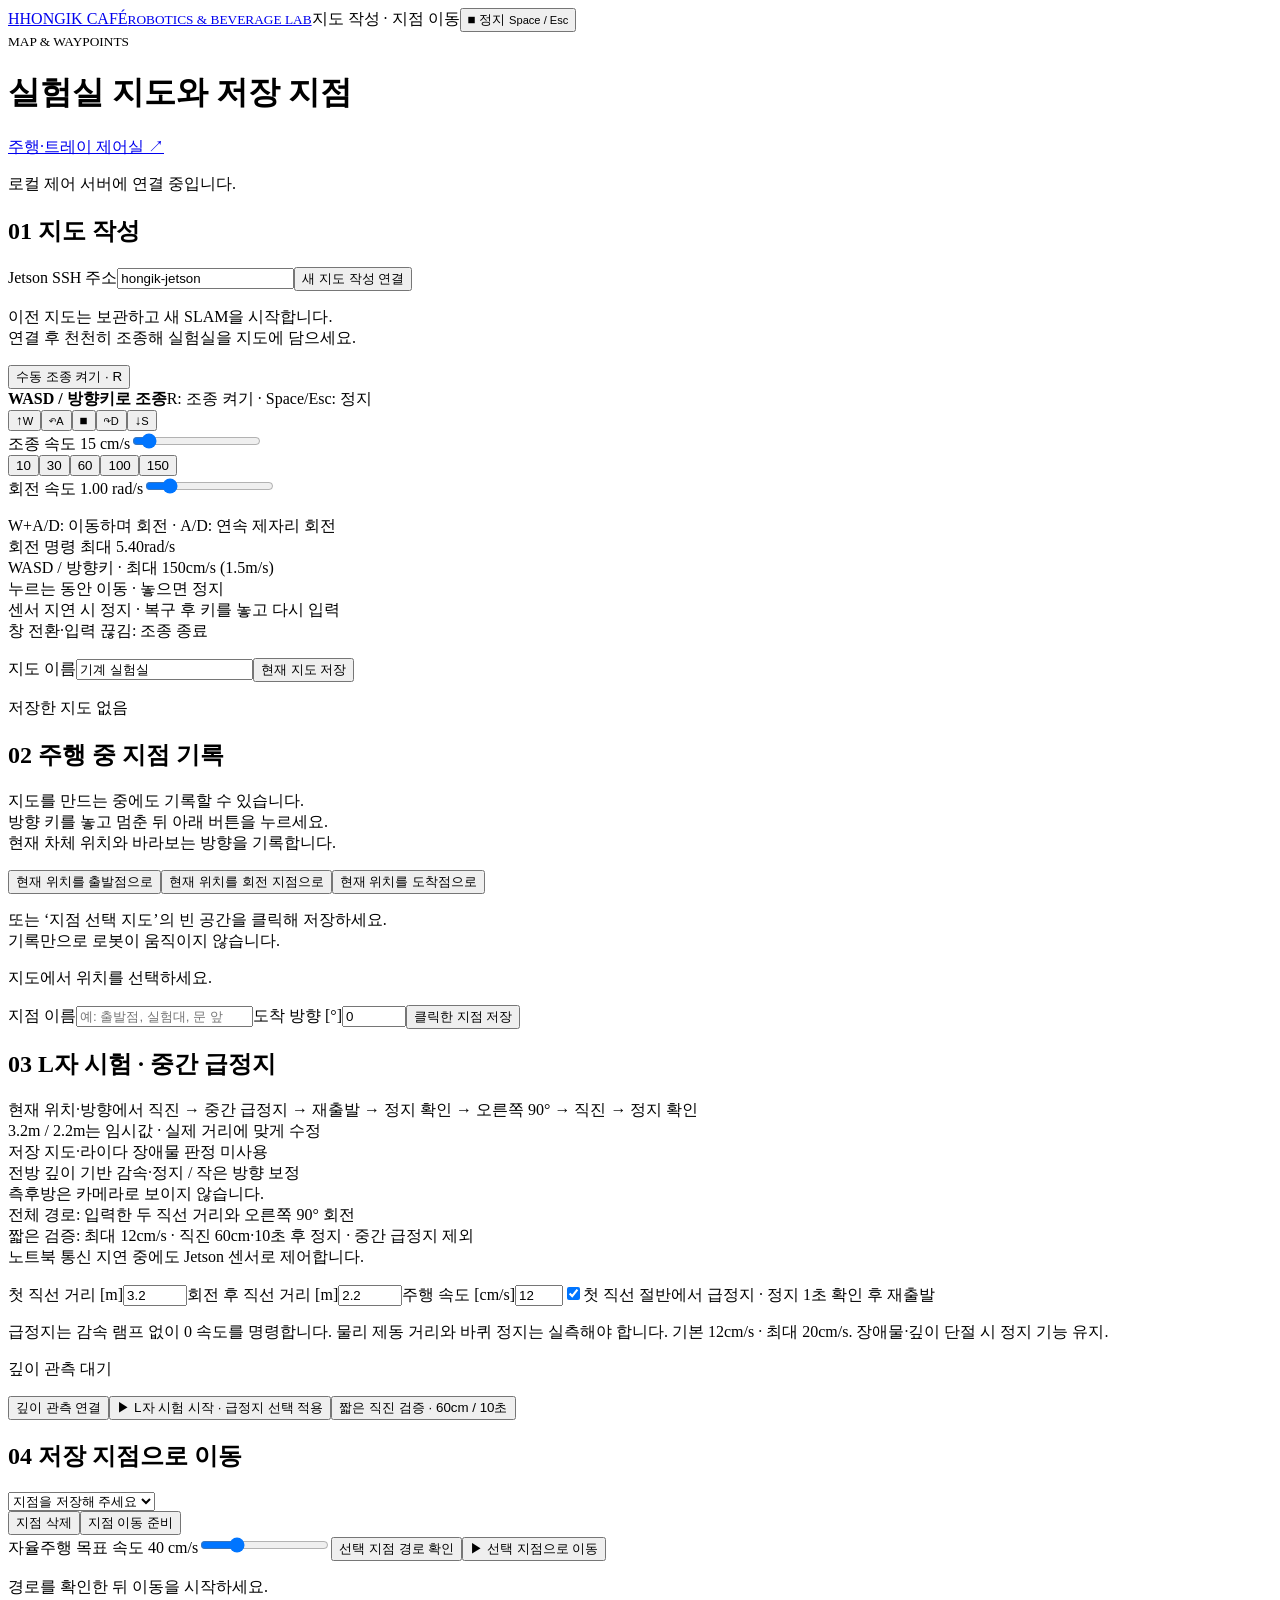
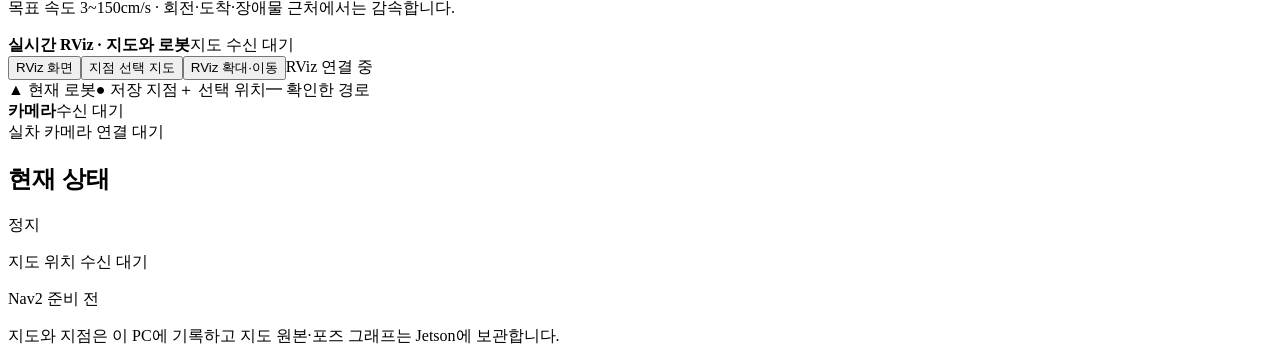
==== scenario_lab/web/navigation.html @ 2de27329 "Add L-route test with midpoint abrupt stop and verified restart Default to 12 cm/s with a 20 cm/s ro" ====
<!doctype html>
<html lang="ko"><head><meta charset="utf-8"><meta name="viewport" content="width=device-width, initial-scale=1"><title>HONGIK CAFÉ · 지도와 지점 이동</title><link rel="icon" href="/static/icon.svg"><link rel="stylesheet" href="/static/navigation.css"></head>
<body>
<header><a class="brand" href="/">H<span>HONGIK CAFÉ<small>ROBOTICS & BEVERAGE LAB</small></span></a><span>지도 작성 · 지점 이동</span><button id="stop" class="stop">■ 정지 <small>Space / Esc</small></button></header>
<main><div class="title"><div><small>MAP & WAYPOINTS</small><h1>실험실 지도와 저장 지점</h1></div><a href="/">주행·트레이 제어실 ↗</a></div>
<p id="notice" role="status">로컬 제어 서버에 연결 중입니다.</p>
<div class="workspace"><aside>
<section><h2>01 지도 작성</h2><label>Jetson SSH 주소<input id="host" value="hongik-jetson"></label><button id="connect">새 지도 작성 연결</button><p class="help">이전 지도는 보관하고 새 SLAM을 시작합니다.<br>연결 후 천천히 조종해 실험실을 지도에 담으세요.</p>
<button id="manual">수동 조종 켜기 · R</button><div id="drive-focus" tabindex="0" role="group" aria-label="키보드 조종"><strong>WASD / 방향키로 조종</strong><span id="keyboard-status">R: 조종 켜기 · Space/Esc: 정지</span></div><div class="pad"><button data-motion="forward">↑<small>W</small></button><button data-motion="left">↶<small>A</small></button><button id="pad-stop" class="stop">■</button><button data-motion="right">↷<small>D</small></button><button data-motion="backward">↓<small>S</small></button></div>
<label>조종 속도 <output id="speed-text">15 cm/s</output><input id="speed" type="range" min="3" max="150" step="1" value="15"></label>
<div class="speed-presets"><button data-speed="10">10</button><button data-speed="30">30</button><button data-speed="60">60</button><button data-speed="100">100</button><button data-speed="150">150</button></div><label>회전 속도 <output id="yaw-speed-text">1.00 rad/s</output><input id="yaw-speed" type="range" min="20" max="540" step="5" value="100"></label><p class="help">W+A/D: 이동하며 회전 · A/D: 연속 제자리 회전<br>회전 명령 최대 5.40rad/s<br>WASD / 방향키 · 최대 150cm/s (1.5m/s)<br>누르는 동안 이동 · 놓으면 정지<br>센서 지연 시 정지 · 복구 후 키를 놓고 다시 입력<br>창 전환·입력 끊김: 조종 종료</p>
<label>지도 이름<input id="map-name" maxlength="60" value="기계 실험실"></label><button id="save-map">현재 지도 저장</button><p id="map-record" class="help">저장한 지도 없음</p></section>
<section><h2>02 주행 중 지점 기록</h2><p class="help">지도를 만드는 중에도 기록할 수 있습니다.<br>방향 키를 놓고 멈춘 뒤 아래 버튼을 누르세요.<br>현재 차체 위치와 바라보는 방향을 기록합니다.</p><button id="mark-start">현재 위치를 출발점으로</button><button id="mark-turn">현재 위치를 회전 지점으로</button><button id="mark-finish">현재 위치를 도착점으로</button><p id="draft-points" class="help"></p><p class="help">또는 ‘지점 선택 지도’의 빈 공간을 클릭해 저장하세요.<br>기록만으로 로봇이 움직이지 않습니다.</p><p id="selection">지도에서 위치를 선택하세요.</p><label>지점 이름<input id="point-name" maxlength="40" placeholder="예: 출발점, 실험대, 문 앞"></label><label>도착 방향 [°]<input id="yaw" type="number" min="-180" max="180" step="5" value="0"></label><button id="save-point">클릭한 지점 저장</button></section>
<section><h2>03 L자 시험 · 중간 급정지</h2><p class="help">현재 위치·방향에서 직진 → 중간 급정지 → 재출발 → 정지 확인 → 오른쪽 90° → 직진 → 정지 확인<br>3.2m / 2.2m는 임시값 · 실제 거리에 맞게 수정<br>저장 지도·라이다 장애물 판정 미사용<br>전방 깊이 기반 감속·정지 / 작은 방향 보정<br>측후방은 카메라로 보이지 않습니다.<br>전체 경로: 입력한 두 직선 거리와 오른쪽 90° 회전<br>짧은 검증: 최대 12cm/s · 직진 60cm·10초 후 정지 · 중간 급정지 제외<br>노트북 통신 지연 중에도 Jetson 센서로 제어합니다.</p><label>첫 직선 거리 [m]<input id="depth-first" type="number" min="0.2" max="10" step="0.1" value="3.2"></label><label>회전 후 직선 거리 [m]<input id="depth-second" type="number" min="0.2" max="10" step="0.1" value="2.2"></label><label>주행 속도 [cm/s]<input id="depth-speed" type="number" min="3" max="20" step="1" value="12"></label><label><input id="depth-brake" type="checkbox" checked>첫 직선 절반에서 급정지 · 정지 1초 확인 후 재출발</label><p class="help">급정지는 감속 램프 없이 0 속도를 명령합니다. 물리 제동 거리와 바퀴 정지는 실측해야 합니다. 기본 12cm/s · 최대 20cm/s. 장애물·깊이 단절 시 정지 기능 유지.</p><p id="depth-status" class="help">깊이 관측 대기</p><button id="depth-prepare">깊이 관측 연결</button><button id="depth-go">▶ L자 시험 시작 · 급정지 선택 적용</button><button id="depth-trial" class="secondary">짧은 직진 검증 · 60cm / 10초</button></section><section><h2>04 저장 지점으로 이동</h2><select id="points" aria-label="저장 지점"><option value="">지점을 저장해 주세요</option></select><div class="pair"><button id="delete-point" class="secondary">지점 삭제</button><button id="prepare-nav">지점 이동 준비</button></div><label>자율주행 목표 속도 <output id="nav-speed-text">40 cm/s</output><input id="nav-speed" type="range" min="3" max="150" step="1" value="40"></label><button id="plan">선택 지점 경로 확인</button><button id="go">▶ 선택 지점으로 이동</button><p class="help">경로를 확인한 뒤 이동을 시작하세요.<br>목표 속도 3~150cm/s · 회전·도착·장애물 근처에서는 감속합니다.</p></section>
</aside><div class="map-area"><section class="map-panel"><div class="heading"><strong>실시간 RViz · 지도와 로봇</strong><span id="map-status">지도 수신 대기</span></div><div class="view-toolbar"><button id="show-rviz" aria-pressed="true">RViz 화면</button><button id="show-map" aria-pressed="false">지점 선택 지도</button><button id="rviz-interact">RViz 확대·이동</button><span id="rviz-status">RViz 연결 중</span></div><div id="rviz-container"><div id="rviz-screen"></div></div><canvas id="map" aria-label="지도를 클릭해 지점 선택" hidden></canvas><div class="legend"><span>▲ 현재 로봇</span><span>● 저장 지점</span><span>＋ 선택 위치</span><span>━ 확인한 경로</span></div></section>
<div class="bottom"><section><div class="heading"><strong>카메라</strong><span id="camera-status">수신 대기</span></div><div class="camera"><img id="camera" alt="실제 로봇 카메라" hidden><span id="camera-wait">실차 카메라 연결 대기</span></div></section><section class="status"><h2>현재 상태</h2><p id="run-status">정지</p><p id="pose">지도 위치 수신 대기</p><p id="nav-status">Nav2 준비 전</p><p class="help">지도와 지점은 이 PC에 기록하고 지도 원본·포즈 그래프는 Jetson에 보관합니다.</p></section></div></div></div></main>
<script type="module" src="/static/navigation.js"></script></body></html>
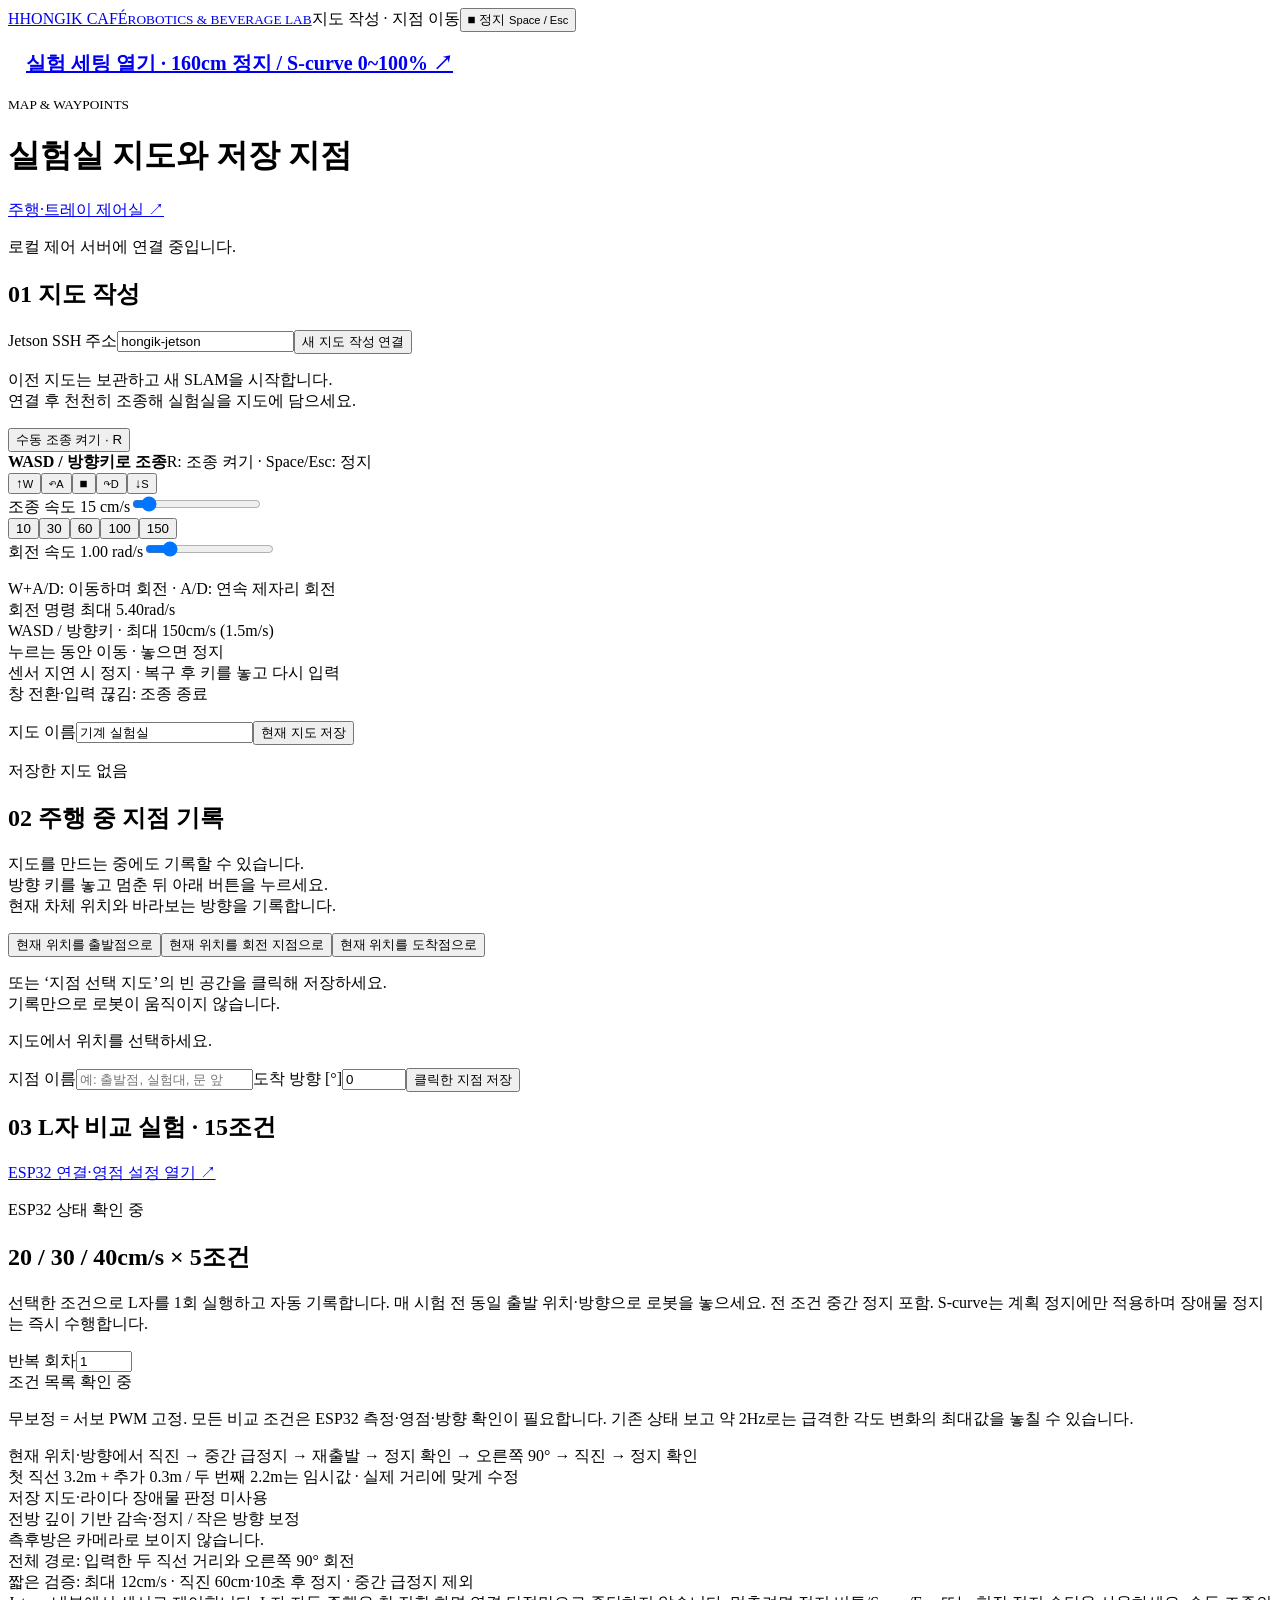
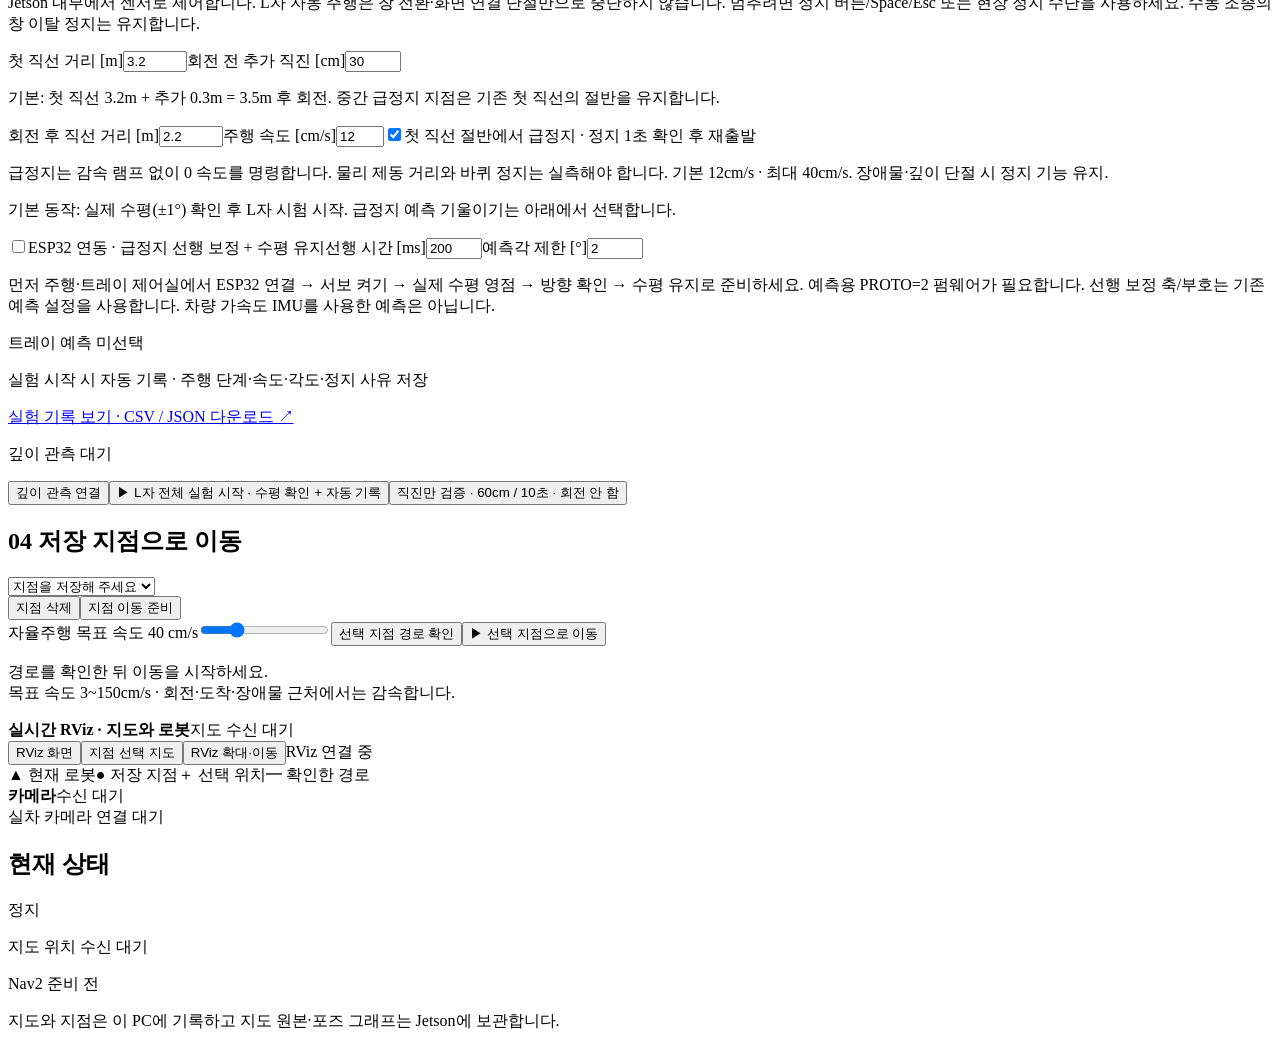
==== commit 7fca4337: "Add experiment setup, 160 cm stop calibration, adjustable S-curve and faster yaw control" ====
--- a/scenario_lab/web/navigation.html
+++ b/scenario_lab/web/navigation.html
@@ -2,7 +2,7 @@
 <html lang="ko"><head><meta charset="utf-8"><meta name="viewport" content="width=device-width, initial-scale=1"><title>HONGIK CAFÉ · 지도와 지점 이동</title><link rel="icon" href="/static/icon.svg"><link rel="stylesheet" href="/static/navigation.css"></head>
 <body>
 <header><a class="brand" href="/">H<span>HONGIK CAFÉ<small>ROBOTICS & BEVERAGE LAB</small></span></a><span>지도 작성 · 지점 이동</span><button id="stop" class="stop">■ 정지 <small>Space / Esc</small></button></header>
-<main><div class="title"><div><small>MAP & WAYPOINTS</small><h1>실험실 지도와 저장 지점</h1></div><a href="/">주행·트레이 제어실 ↗</a></div>
+<a href="/experiment-setup" target="_blank" rel="noopener" style="display:block;padding:18px;font-size:20px;font-weight:bold">실험 세팅 열기 · 160cm 정지 / S-curve 0~100% ↗</a><main><div class="title"><div><small>MAP & WAYPOINTS</small><h1>실험실 지도와 저장 지점</h1></div><a href="/">주행·트레이 제어실 ↗</a></div>
 <p id="notice" role="status">로컬 제어 서버에 연결 중입니다.</p>
 <div class="workspace"><aside>
 <section><h2>01 지도 작성</h2><label>Jetson SSH 주소<input id="host" value="hongik-jetson"></label><button id="connect">새 지도 작성 연결</button><p class="help">이전 지도는 보관하고 새 SLAM을 시작합니다.<br>연결 후 천천히 조종해 실험실을 지도에 담으세요.</p>
@@ -11,7 +11,7 @@
 <div class="speed-presets"><button data-speed="10">10</button><button data-speed="30">30</button><button data-speed="60">60</button><button data-speed="100">100</button><button data-speed="150">150</button></div><label>회전 속도 <output id="yaw-speed-text">1.00 rad/s</output><input id="yaw-speed" type="range" min="20" max="540" step="5" value="100"></label><p class="help">W+A/D: 이동하며 회전 · A/D: 연속 제자리 회전<br>회전 명령 최대 5.40rad/s<br>WASD / 방향키 · 최대 150cm/s (1.5m/s)<br>누르는 동안 이동 · 놓으면 정지<br>센서 지연 시 정지 · 복구 후 키를 놓고 다시 입력<br>창 전환·입력 끊김: 조종 종료</p>
 <label>지도 이름<input id="map-name" maxlength="60" value="기계 실험실"></label><button id="save-map">현재 지도 저장</button><p id="map-record" class="help">저장한 지도 없음</p></section>
 <section><h2>02 주행 중 지점 기록</h2><p class="help">지도를 만드는 중에도 기록할 수 있습니다.<br>방향 키를 놓고 멈춘 뒤 아래 버튼을 누르세요.<br>현재 차체 위치와 바라보는 방향을 기록합니다.</p><button id="mark-start">현재 위치를 출발점으로</button><button id="mark-turn">현재 위치를 회전 지점으로</button><button id="mark-finish">현재 위치를 도착점으로</button><p id="draft-points" class="help"></p><p class="help">또는 ‘지점 선택 지도’의 빈 공간을 클릭해 저장하세요.<br>기록만으로 로봇이 움직이지 않습니다.</p><p id="selection">지도에서 위치를 선택하세요.</p><label>지점 이름<input id="point-name" maxlength="40" placeholder="예: 출발점, 실험대, 문 앞"></label><label>도착 방향 [°]<input id="yaw" type="number" min="-180" max="180" step="5" value="0"></label><button id="save-point">클릭한 지점 저장</button></section>
-<section><h2>03 L자 시험 · 중간 급정지</h2><p class="help">현재 위치·방향에서 직진 → 중간 급정지 → 재출발 → 정지 확인 → 오른쪽 90° → 직진 → 정지 확인<br>3.2m / 2.2m는 임시값 · 실제 거리에 맞게 수정<br>저장 지도·라이다 장애물 판정 미사용<br>전방 깊이 기반 감속·정지 / 작은 방향 보정<br>측후방은 카메라로 보이지 않습니다.<br>전체 경로: 입력한 두 직선 거리와 오른쪽 90° 회전<br>짧은 검증: 최대 12cm/s · 직진 60cm·10초 후 정지 · 중간 급정지 제외<br>노트북 통신 지연 중에도 Jetson 센서로 제어합니다.</p><label>첫 직선 거리 [m]<input id="depth-first" type="number" min="0.2" max="10" step="0.1" value="3.2"></label><label>회전 후 직선 거리 [m]<input id="depth-second" type="number" min="0.2" max="10" step="0.1" value="2.2"></label><label>주행 속도 [cm/s]<input id="depth-speed" type="number" min="3" max="20" step="1" value="12"></label><label><input id="depth-brake" type="checkbox" checked>첫 직선 절반에서 급정지 · 정지 1초 확인 후 재출발</label><p class="help">급정지는 감속 램프 없이 0 속도를 명령합니다. 물리 제동 거리와 바퀴 정지는 실측해야 합니다. 기본 12cm/s · 최대 20cm/s. 장애물·깊이 단절 시 정지 기능 유지.</p><p id="depth-status" class="help">깊이 관측 대기</p><button id="depth-prepare">깊이 관측 연결</button><button id="depth-go">▶ L자 시험 시작 · 급정지 선택 적용</button><button id="depth-trial" class="secondary">짧은 직진 검증 · 60cm / 10초</button></section><section><h2>04 저장 지점으로 이동</h2><select id="points" aria-label="저장 지점"><option value="">지점을 저장해 주세요</option></select><div class="pair"><button id="delete-point" class="secondary">지점 삭제</button><button id="prepare-nav">지점 이동 준비</button></div><label>자율주행 목표 속도 <output id="nav-speed-text">40 cm/s</output><input id="nav-speed" type="range" min="3" max="150" step="1" value="40"></label><button id="plan">선택 지점 경로 확인</button><button id="go">▶ 선택 지점으로 이동</button><p class="help">경로를 확인한 뒤 이동을 시작하세요.<br>목표 속도 3~150cm/s · 회전·도착·장애물 근처에서는 감속합니다.</p></section>
+<section><h2>03 L자 비교 실험 · 15조건</h2><a href="/?mode=real#tray-sensors" target="_blank" rel="noopener">ESP32 연결·영점 설정 열기 ↗</a><p id="route-tray-link" class="help">ESP32 상태 확인 중</p><section class="experiment-plan"><h2>20 / 30 / 40cm/s × 5조건</h2><p class="help">선택한 조건으로 L자를 1회 실행하고 자동 기록합니다. 매 시험 전 동일 출발 위치·방향으로 로봇을 놓으세요. 전 조건 중간 정지 포함. S-curve는 계획 정지에만 적용하며 장애물 정지는 즉시 수행합니다.</p><label>반복 회차<input id="experiment-repeat" type="number" min="1" max="999" step="1" value="1"></label><div id="experiment-matrix">조건 목록 확인 중</div><p class="help">무보정 = 서보 PWM 고정. 모든 비교 조건은 ESP32 측정·영점·방향 확인이 필요합니다. 기존 상태 보고 약 2Hz로는 급격한 각도 변화의 최대값을 놓칠 수 있습니다.</p></section><p class="help">현재 위치·방향에서 직진 → 중간 급정지 → 재출발 → 정지 확인 → 오른쪽 90° → 직진 → 정지 확인<br>첫 직선 3.2m + 추가 0.3m / 두 번째 2.2m는 임시값 · 실제 거리에 맞게 수정<br>저장 지도·라이다 장애물 판정 미사용<br>전방 깊이 기반 감속·정지 / 작은 방향 보정<br>측후방은 카메라로 보이지 않습니다.<br>전체 경로: 입력한 두 직선 거리와 오른쪽 90° 회전<br>짧은 검증: 최대 12cm/s · 직진 60cm·10초 후 정지 · 중간 급정지 제외<br>Jetson 내부에서 센서로 제어합니다. L자 자동 주행은 창 전환·화면 연결 단절만으로 중단하지 않습니다. 멈추려면 정지 버튼/Space/Esc 또는 현장 정지 수단을 사용하세요. 수동 조종의 창 이탈 정지는 유지합니다.</p><label>첫 직선 거리 [m]<input id="depth-first" type="number" min="0.2" max="10" step="0.1" value="3.2"></label><label>회전 전 추가 직진 [cm]<input id="depth-extra" type="number" min="0" max="100" step="1" value="30"></label><p class="help">기본: 첫 직선 3.2m + 추가 0.3m = 3.5m 후 회전. 중간 급정지 지점은 기존 첫 직선의 절반을 유지합니다.</p><label>회전 후 직선 거리 [m]<input id="depth-second" type="number" min="0.2" max="10" step="0.1" value="2.2"></label><label>주행 속도 [cm/s]<input id="depth-speed" type="number" min="3" max="40" step="1" value="12"></label><label><input id="depth-brake" type="checkbox" checked>첫 직선 절반에서 급정지 · 정지 1초 확인 후 재출발</label><p class="help">급정지는 감속 램프 없이 0 속도를 명령합니다. 물리 제동 거리와 바퀴 정지는 실측해야 합니다. 기본 12cm/s · 최대 40cm/s. 장애물·깊이 단절 시 정지 기능 유지.</p><section class="route-tray-options"><p class="help">기본 동작: 실제 수평(±1°) 확인 후 L자 시험 시작. 급정지 예측 기울이기는 아래에서 선택합니다.</p><label class="route-tray-choice"><input id="depth-tray" type="checkbox">ESP32 연동 · 급정지 선행 보정 + 수평 유지</label><label>선행 시간 [ms]<input id="depth-lead" type="number" min="50" max="500" step="10" value="200"></label><label>예측각 제한 [°]<input id="depth-angle" type="number" min="0.5" max="3" step="0.5" value="2"></label><p class="help">먼저 주행·트레이 제어실에서 ESP32 연결 → 서보 켜기 → 실제 수평 영점 → 방향 확인 → 수평 유지로 준비하세요. 예측용 PROTO=2 펌웨어가 필요합니다. 선행 보정 축/부호는 기존 예측 설정을 사용합니다. 차량 가속도 IMU를 사용한 예측은 아닙니다.</p><p id="depth-tray-status" class="help">트레이 예측 미선택</p></section><p id="experiment-recording" class="help">실험 시작 시 자동 기록 · 주행 단계·속도·각도·정지 사유 저장</p><a href="/experiments" target="_blank" rel="noopener">실험 기록 보기 · CSV / JSON 다운로드 ↗</a><p id="depth-status" class="help">깊이 관측 대기</p><button id="depth-prepare">깊이 관측 연결</button><button id="depth-go">▶ L자 전체 실험 시작 · 수평 확인 + 자동 기록</button><button id="depth-trial" class="secondary">직진만 검증 · 60cm / 10초 · 회전 안 함</button></section><section><h2>04 저장 지점으로 이동</h2><select id="points" aria-label="저장 지점"><option value="">지점을 저장해 주세요</option></select><div class="pair"><button id="delete-point" class="secondary">지점 삭제</button><button id="prepare-nav">지점 이동 준비</button></div><label>자율주행 목표 속도 <output id="nav-speed-text">40 cm/s</output><input id="nav-speed" type="range" min="3" max="150" step="1" value="40"></label><button id="plan">선택 지점 경로 확인</button><button id="go">▶ 선택 지점으로 이동</button><p class="help">경로를 확인한 뒤 이동을 시작하세요.<br>목표 속도 3~150cm/s · 회전·도착·장애물 근처에서는 감속합니다.</p></section>
 </aside><div class="map-area"><section class="map-panel"><div class="heading"><strong>실시간 RViz · 지도와 로봇</strong><span id="map-status">지도 수신 대기</span></div><div class="view-toolbar"><button id="show-rviz" aria-pressed="true">RViz 화면</button><button id="show-map" aria-pressed="false">지점 선택 지도</button><button id="rviz-interact">RViz 확대·이동</button><span id="rviz-status">RViz 연결 중</span></div><div id="rviz-container"><div id="rviz-screen"></div></div><canvas id="map" aria-label="지도를 클릭해 지점 선택" hidden></canvas><div class="legend"><span>▲ 현재 로봇</span><span>● 저장 지점</span><span>＋ 선택 위치</span><span>━ 확인한 경로</span></div></section>
 <div class="bottom"><section><div class="heading"><strong>카메라</strong><span id="camera-status">수신 대기</span></div><div class="camera"><img id="camera" alt="실제 로봇 카메라" hidden><span id="camera-wait">실차 카메라 연결 대기</span></div></section><section class="status"><h2>현재 상태</h2><p id="run-status">정지</p><p id="pose">지도 위치 수신 대기</p><p id="nav-status">Nav2 준비 전</p><p class="help">지도와 지점은 이 PC에 기록하고 지도 원본·포즈 그래프는 Jetson에 보관합니다.</p></section></div></div></div></main>
 <script type="module" src="/static/navigation.js"></script></body></html>
